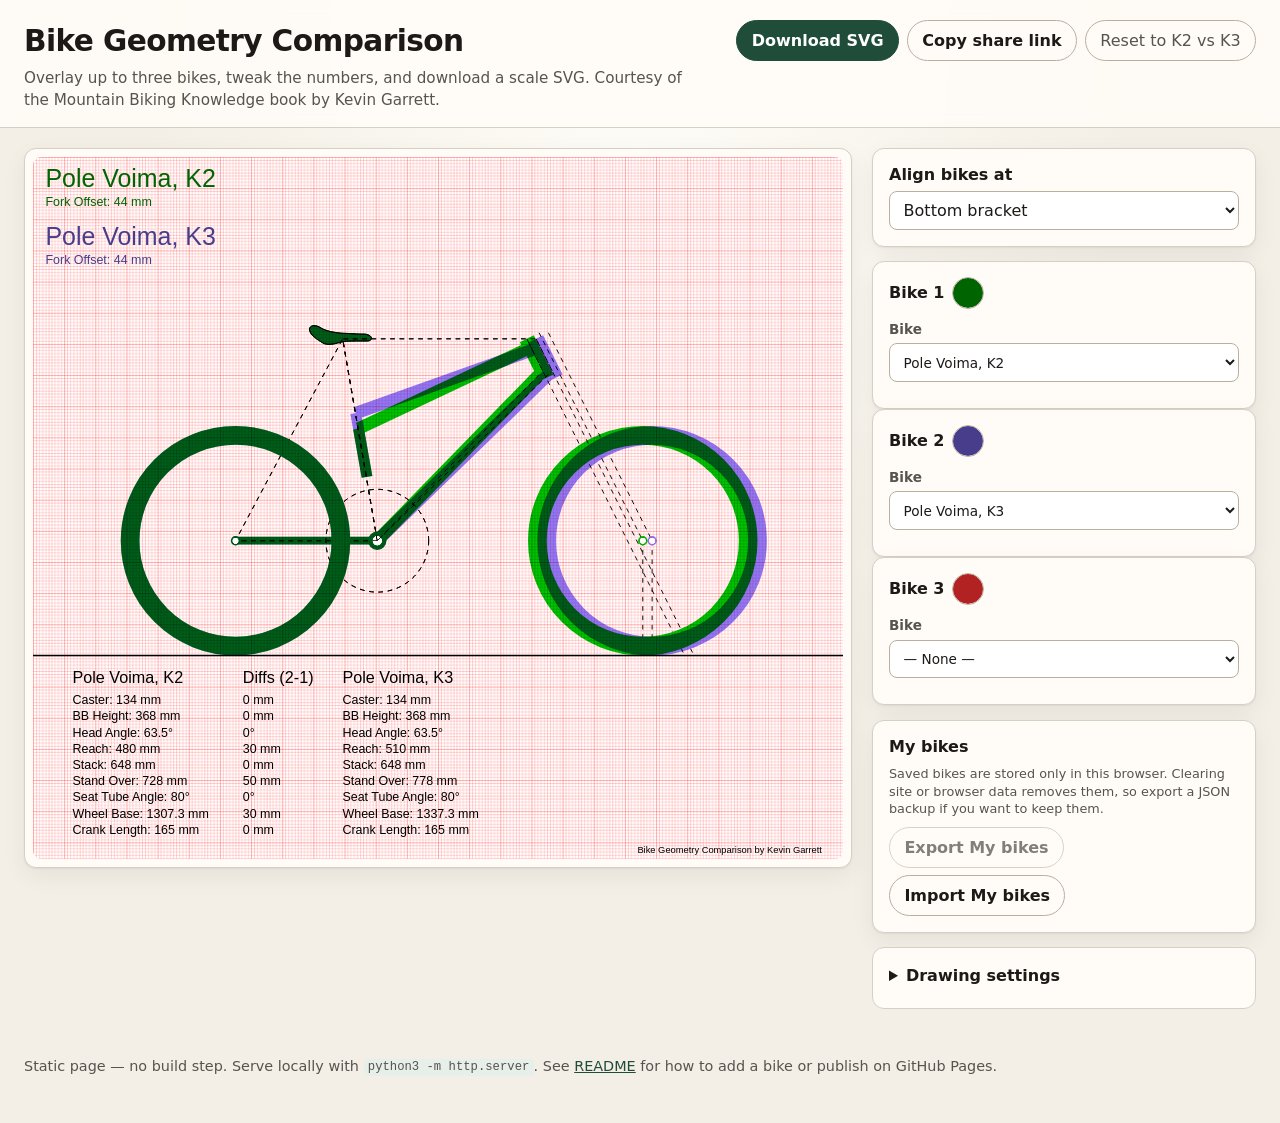
==== bike-geometry/index.html @ 0fe9db1e "Update credit line" ====
<!DOCTYPE html>
<html lang="en">
<head>
  <meta charset="utf-8" />
  <meta name="viewport" content="width=device-width, initial-scale=1" />
  <title>Bike Geometry Comparison</title>
  <meta name="description" content="Compare up to three bicycle geometries and download a scale SVG drawing." />
  <link rel="stylesheet" href="css/style.css" />
  <link rel="icon" href="data:image/svg+xml,%3Csvg xmlns='http://www.w3.org/2000/svg' viewBox='0 0 16 16'%3E%3Ccircle cx='4' cy='12' r='2.5' fill='none' stroke='%231f4d3a' stroke-width='1.5'/%3E%3Ccircle cx='12' cy='12' r='2.5' fill='none' stroke='%231f4d3a' stroke-width='1.5'/%3E%3Cpath d='M4 12 L7 6 L11 6 L12 12 M7 6 L6 3 M11 6 L9 12' fill='none' stroke='%231f4d3a' stroke-width='1.3' stroke-linejoin='round'/%3E%3C/svg%3E" />
</head>
<body>
  <a class="skip-link" href="#preview">Skip to drawing</a>
  <header class="site-header">
    <div class="header-text">
      <h1>Bike Geometry Comparison</h1>
      <p>Overlay up to three bikes, tweak the numbers, and download a scale SVG. Courtesy of the Mountain Biking Knowledge book by Kevin Garrett.</p>
    </div>
    <div class="header-actions">
      <button type="button" id="btn-download" class="btn btn-primary">Download SVG</button>
      <button type="button" id="btn-share" class="btn">Copy share link</button>
      <button type="button" id="btn-reset" class="btn btn-quiet">Reset to K2 vs K3</button>
    </div>
    <p id="share-status" class="status" role="status" hidden></p>
  </header>

  <main class="layout">
    <section id="preview" class="preview-panel" aria-label="Geometry drawing">
      <div id="preview-frame" class="preview-frame">
        <div id="svg-host" class="svg-host"></div>
      </div>
      <p id="preview-error" class="banner banner-error" hidden></p>
    </section>

    <aside class="controls" aria-label="Bike selection and settings">
      <section class="align-panel">
        <label>
          <span>Align bikes at</span>
          <select id="setting-align">
            <option value="bb" selected>Bottom bracket</option>
            <option value="rear">Rear wheel hub</option>
            <option value="front">Front wheel hub</option>
          </select>
        </label>
      </section>
      <div id="slot-list"></div>

      <section id="library" class="library-panel" aria-label="Saved bikes">
        <h2>My bikes</h2>
        <p id="library-note" class="storage-note">Saved bikes are stored only in this browser. Clearing site or browser data removes them, so export a JSON backup if you want to keep them.</p>
        <p id="library-status" class="status" role="status" hidden></p>
        <div class="library-actions">
          <button type="button" id="btn-export-mine" class="btn">Export My bikes</button>
          <button type="button" id="btn-import-mine" class="btn">Import My bikes</button>
          <input type="file" id="import-mine-file" accept="application/json,.json" hidden />
        </div>
      </section>

      <details class="settings-panel">
        <summary>Drawing settings</summary>
        <div class="settings-grid">
          <label>
            <span>Blend mode</span>
            <select id="setting-blend"></select>
          </label>
          <label>
            <span>SVG zoom <em>(downloaded file)</em></span>
            <input id="setting-zoom" type="number" min="0.1" max="2" step="0.05" />
          </label>
          <label>
            <span>Canvas width <em>(px)</em></span>
            <input id="setting-width" type="number" min="800" max="6000" step="10" />
          </label>
          <label>
            <span>Canvas height <em>(px)</em></span>
            <input id="setting-height" type="number" min="800" max="6000" step="10" />
          </label>
          <label>
            <span>Ground level <em>(px from top)</em></span>
            <input id="setting-ground" type="number" min="200" max="4000" step="10" />
          </label>
        </div>
      </details>
    </aside>
  </main>

  <footer class="site-footer">
    <p>Static page — no build step. Serve locally with <code>python3 -m http.server</code>. See <a href="README.md">README</a> for how to add a bike or publish on GitHub Pages.</p>
  </footer>

  <noscript>
    <p class="banner banner-error">This page needs JavaScript to draw the bikes.</p>
  </noscript>

  <script type="module" src="js/app.js"></script>
</body>
</html>
---- bike-geometry/css/style.css ----
/* Bike Geometry Comparison — static page styles. No external fonts or CDNs. */

:root {
  --ink: #1c1917;
  --ink-muted: #57534e;
  --paper: #f3efe6;
  --panel: #fffcf7;
  --rule: #d6cfc3;
  --rule-strong: #b8af9f;
  --accent: #1f4d3a;
  --accent-hover: #16382a;
  --accent-soft: #e6efe9;
  --danger: #8b2e2e;
  --danger-soft: #f8eaea;
  --shadow: 0 1px 2px rgba(28, 25, 23, 0.06), 0 8px 24px rgba(28, 25, 23, 0.06);
  --radius: 12px;
  --font: system-ui, "Segoe UI", "Helvetica Neue", Arial, sans-serif;
  --mono: ui-monospace, "SFMono-Regular", Menlo, Consolas, monospace;
  --sidebar: 24rem;
}

*,
*::before,
*::after { box-sizing: border-box; }

html { scroll-behavior: smooth; }

body {
  margin: 0;
  font-family: var(--font);
  color: var(--ink);
  background:
    radial-gradient(ellipse at top, #fffdf8 0%, var(--paper) 55%);
  line-height: 1.45;
  min-height: 100vh;
}

img, svg { max-width: 100%; }

.skip-link {
  position: absolute;
  left: 0.75rem;
  top: -3rem;
  background: var(--accent);
  color: #fff;
  padding: 0.4rem 0.7rem;
  border-radius: 6px;
  z-index: 20;
}
.skip-link:focus { top: 0.75rem; }

.site-header {
  display: flex;
  flex-wrap: wrap;
  align-items: flex-start;
  justify-content: space-between;
  gap: 1rem 1.5rem;
  padding: 1.25rem 1.5rem 1rem;
  border-bottom: 1px solid var(--rule);
  background: color-mix(in srgb, var(--panel) 88%, transparent);
  backdrop-filter: blur(8px);
  position: sticky;
  top: 0;
  z-index: 10;
}

.header-text h1 {
  margin: 0 0 0.25rem;
  font-size: clamp(1.35rem, 2.4vw, 1.85rem);
  letter-spacing: -0.02em;
  font-weight: 700;
}

.header-text p {
  margin: 0;
  max-width: 42rem;
  color: var(--ink-muted);
  font-size: 0.95rem;
}

.header-actions {
  display: flex;
  flex-wrap: wrap;
  gap: 0.5rem;
}

.btn {
  appearance: none;
  border: 1px solid var(--rule-strong);
  background: var(--panel);
  color: var(--ink);
  font: inherit;
  font-weight: 600;
  padding: 0.5rem 0.9rem;
  border-radius: 999px;
  cursor: pointer;
  min-height: 2.5rem;
}
.btn:hover { background: #fff; border-color: var(--ink-muted); }
.btn:focus-visible { outline: 3px solid color-mix(in srgb, var(--accent) 45%, white); outline-offset: 2px; }
.btn-primary {
  background: var(--accent);
  border-color: var(--accent);
  color: #fff;
}
.btn-primary:hover { background: var(--accent-hover); border-color: var(--accent-hover); }
.btn-quiet { font-weight: 500; color: var(--ink-muted); }
.btn[disabled] { opacity: 0.55; cursor: not-allowed; }

.status {
  width: 100%;
  margin: 0;
  font-size: 0.9rem;
  color: var(--accent);
}

.layout {
  display: grid;
  grid-template-columns: minmax(0, 1fr) var(--sidebar);
  gap: 1.25rem;
  padding: 1.25rem 1.5rem 2rem;
  align-items: start;
}

.preview-panel { min-width: 0; }

.preview-frame {
  background: var(--panel);
  border: 1px solid var(--rule);
  border-radius: var(--radius);
  box-shadow: var(--shadow);
  overflow: auto;
  max-height: calc(100vh - 8rem);
}

.svg-host {
  padding: 0.5rem;
  min-height: 16rem;
}
.svg-host svg {
  display: block;
  width: 100%;
  height: auto;
  zoom: 1 !important;
  background: #fff;
  border-radius: 8px;
}

.banner {
  margin: 0.75rem 0 0;
  padding: 0.7rem 0.9rem;
  border-radius: 8px;
  font-size: 0.95rem;
}
.banner-error {
  background: var(--danger-soft);
  color: var(--danger);
  border: 1px solid color-mix(in srgb, var(--danger) 25%, white);
}

.controls {
  display: flex;
  flex-direction: column;
  gap: 0.9rem;
}

.slot {
  background: var(--panel);
  border: 1px solid var(--rule);
  border-radius: var(--radius);
  box-shadow: var(--shadow);
  padding: 0.9rem 1rem 1rem;
}

.slot-head {
  display: flex;
  align-items: center;
  justify-content: space-between;
  gap: 0.75rem;
  margin-bottom: 0.7rem;
}

.slot-title {
  display: flex;
  align-items: center;
  gap: 0.5rem;
  font-weight: 700;
  margin: 0;
  font-size: 1rem;
}

.color-input {
  width: 2rem;
  height: 2rem;
  padding: 0;
  border: 1px solid var(--rule-strong);
  border-radius: 999px;
  background: #fff;
  cursor: pointer;
  overflow: hidden;
}
.color-input::-webkit-color-swatch-wrapper { padding: 0; }
.color-input::-webkit-color-swatch { border: none; border-radius: 999px; }

.slot label,
.settings-grid label {
  display: flex;
  flex-direction: column;
  gap: 0.25rem;
  font-size: 0.85rem;
  font-weight: 600;
  color: var(--ink-muted);
  margin: 0 0 0.65rem;
}
.slot label span,
.settings-grid label span { color: var(--ink-muted); }
.slot label em,
.settings-grid label em {
  font-style: normal;
  font-weight: 500;
  color: #8a8378;
}

select, input[type="text"], input[type="number"] {
  font: inherit;
  font-weight: 500;
  color: var(--ink);
  background: #fff;
  border: 1px solid var(--rule-strong);
  border-radius: 8px;
  padding: 0.45rem 0.6rem;
  min-height: 2.4rem;
  width: 100%;
}
select:focus, input:focus {
  outline: 3px solid color-mix(in srgb, var(--accent) 35%, white);
  outline-offset: 1px;
  border-color: var(--accent);
}

.align-panel {
  background: var(--panel);
  border: 1px solid var(--rule);
  border-radius: var(--radius);
  box-shadow: var(--shadow);
  padding: 0.9rem 1rem 1rem;
}
.align-panel label span {
  display: block;
  margin-bottom: 0.3rem;
  font-weight: 600;
}

.custom-form {
  margin-top: 0.4rem;
  padding-top: 0.7rem;
  border-top: 1px dashed var(--rule);
  display: grid;
  grid-template-columns: 1fr 1fr;
  gap: 0.15rem 0.6rem;
}
.custom-form .full { grid-column: 1 / -1; }

.field-error {
  color: var(--danger);
  font-size: 0.75rem;
  font-weight: 600;
  min-height: 0.9rem;
}

.settings-panel {
  background: var(--panel);
  border: 1px solid var(--rule);
  border-radius: var(--radius);
  padding: 0.4rem 1rem 0.8rem;
}
.settings-panel summary {
  cursor: pointer;
  font-weight: 700;
  padding: 0.55rem 0;
}
.settings-grid {
  display: grid;
  grid-template-columns: 1fr 1fr;
  gap: 0.15rem 0.6rem;
}

.site-footer {
  padding: 0 1.5rem 2rem;
  color: var(--ink-muted);
  font-size: 0.9rem;
}
.site-footer code {
  font-family: var(--mono);
  font-size: 0.85em;
  background: var(--accent-soft);
  padding: 0.1em 0.35em;
  border-radius: 4px;
}
.site-footer a { color: var(--accent); }

@media (max-width: 960px) {
  .site-header { position: static; }
  .layout {
    grid-template-columns: 1fr;
    padding: 1rem;
  }
  .preview-frame { max-height: none; }
  :root { --sidebar: auto; }
}

@media (max-width: 560px) {
  .custom-form, .settings-grid { grid-template-columns: 1fr; }
  .header-actions { width: 100%; }
  .btn { flex: 1 1 auto; }
}

.source-meta {
  margin: 0.35rem 0 0.15rem;
  font-size: 0.8rem;
  color: var(--ink-muted);
  line-height: 1.35;
}
.source-meta a { color: var(--accent); }

.btn-small {
  min-height: 2.1rem;
  padding: 0.3rem 0.75rem;
  font-size: 0.85rem;
}
.btn-danger {
  color: var(--danger);
  border-color: color-mix(in srgb, var(--danger) 45%, white);
  background: var(--danger-soft);
}
.btn-danger:hover { background: #f3d6d6; border-color: var(--danger); }

.mine-actions {
  display: flex;
  flex-wrap: wrap;
  gap: 0.4rem;
  margin: 0.25rem 0 0.65rem;
}

.form-actions {
  margin-top: 0.55rem;
  padding-top: 0.65rem;
  border-top: 1px dashed var(--rule);
  display: flex;
  flex-direction: column;
  align-items: flex-start;
  gap: 0.45rem;
}

.library-panel {
  background: var(--panel);
  border: 1px solid var(--rule);
  border-radius: var(--radius);
  box-shadow: var(--shadow);
  padding: 0.9rem 1rem 1rem;
}
.library-panel h2 {
  margin: 0 0 0.4rem;
  font-size: 1rem;
}
.library-actions {
  display: flex;
  flex-wrap: wrap;
  gap: 0.4rem;
  margin-top: 0.55rem;
}

.storage-note {
  margin: 0;
  font-size: 0.8rem;
  font-weight: 500;
  color: var(--ink-muted);
  line-height: 1.4;
}
.storage-note.storage-warning,
.status-error {
  color: var(--danger);
}
#library-status { margin: 0.4rem 0 0; width: auto; }
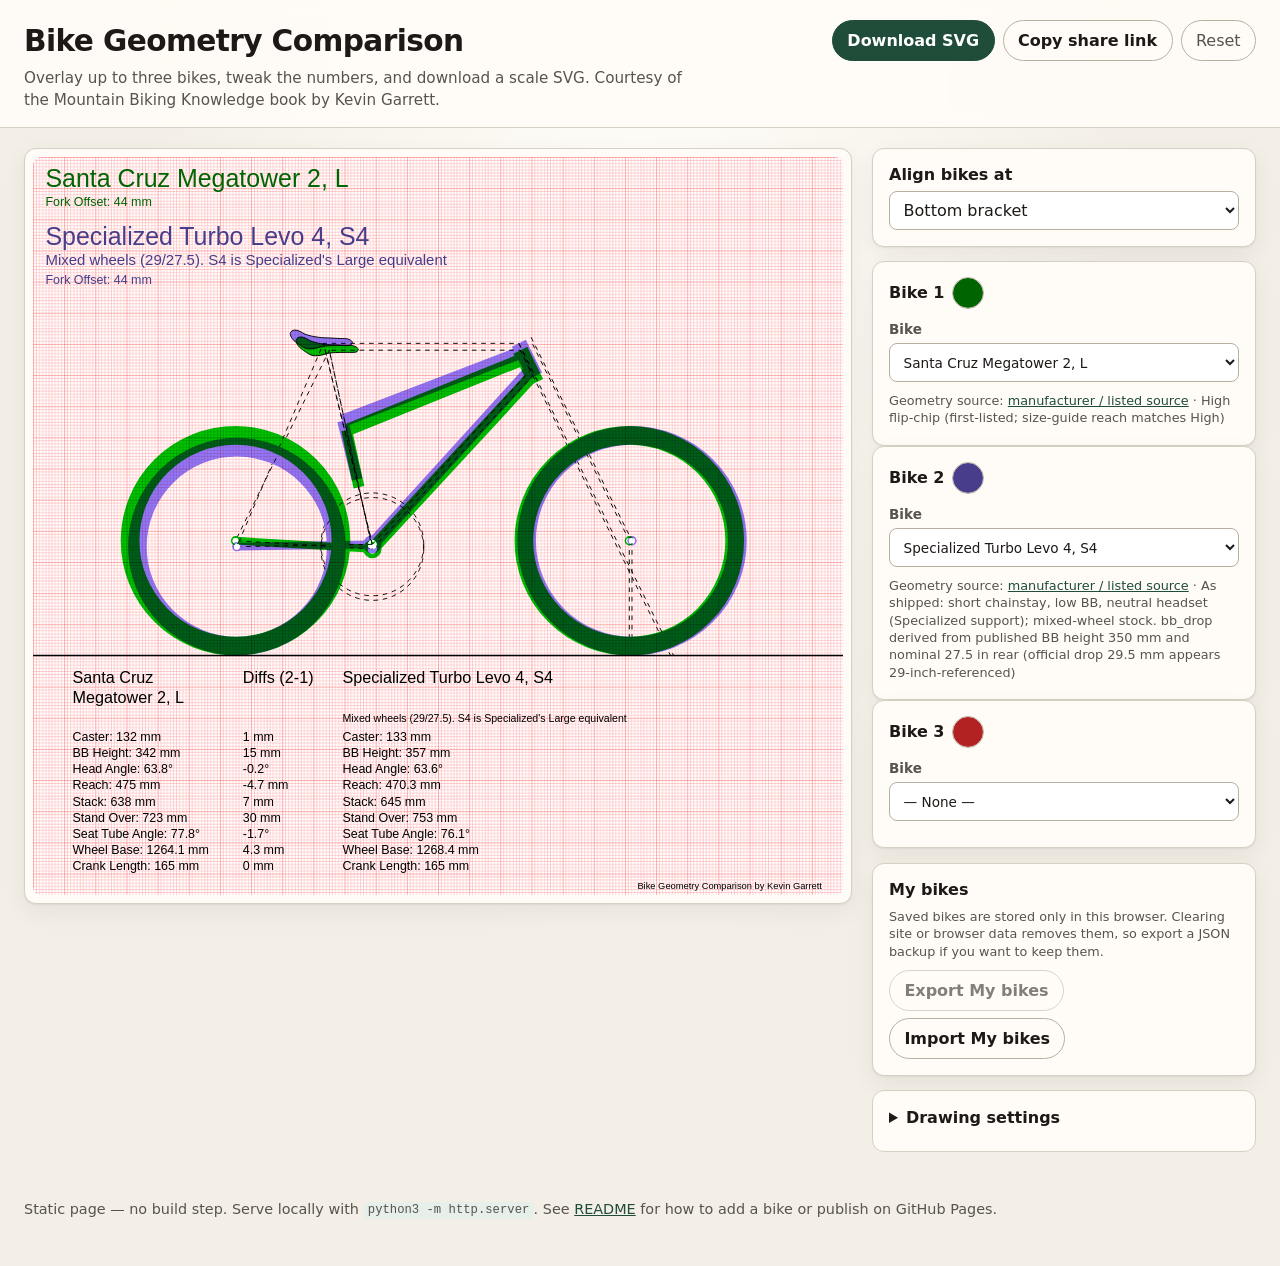
==== commit 2277558d: "Reset button loads Megatower 2 L vs Turbo Levo 4 S4" ====
--- a/bike-geometry/index.html
+++ b/bike-geometry/index.html
@@ -18,7 +18,7 @@
     <div class="header-actions">
       <button type="button" id="btn-download" class="btn btn-primary">Download SVG</button>
       <button type="button" id="btn-share" class="btn">Copy share link</button>
-      <button type="button" id="btn-reset" class="btn btn-quiet">Reset to K2 vs K3</button>
+      <button type="button" id="btn-reset" class="btn btn-quiet">Reset</button>
     </div>
     <p id="share-status" class="status" role="status" hidden></p>
   </header>
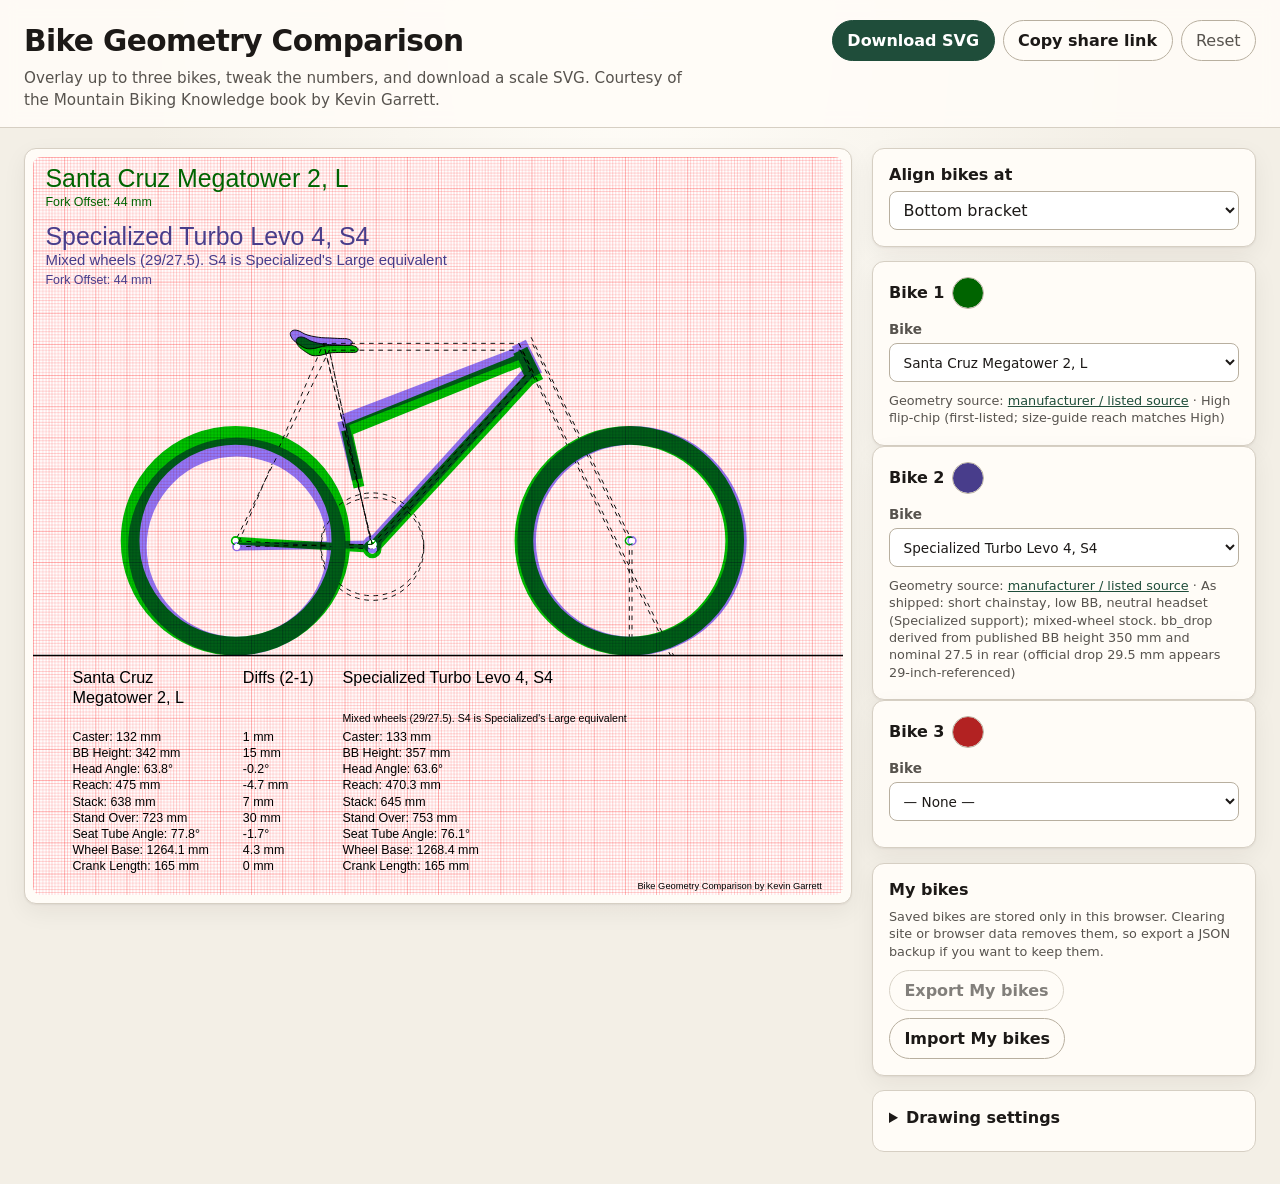
==== commit 3277c04a: "Remove footer note" ====
--- a/bike-geometry/index.html
+++ b/bike-geometry/index.html
@@ -83,9 +83,6 @@
     </aside>
   </main>
 
-  <footer class="site-footer">
-    <p>Static page — no build step. Serve locally with <code>python3 -m http.server</code>. See <a href="README.md">README</a> for how to add a bike or publish on GitHub Pages.</p>
-  </footer>
 
   <noscript>
     <p class="banner banner-error">This page needs JavaScript to draw the bikes.</p>
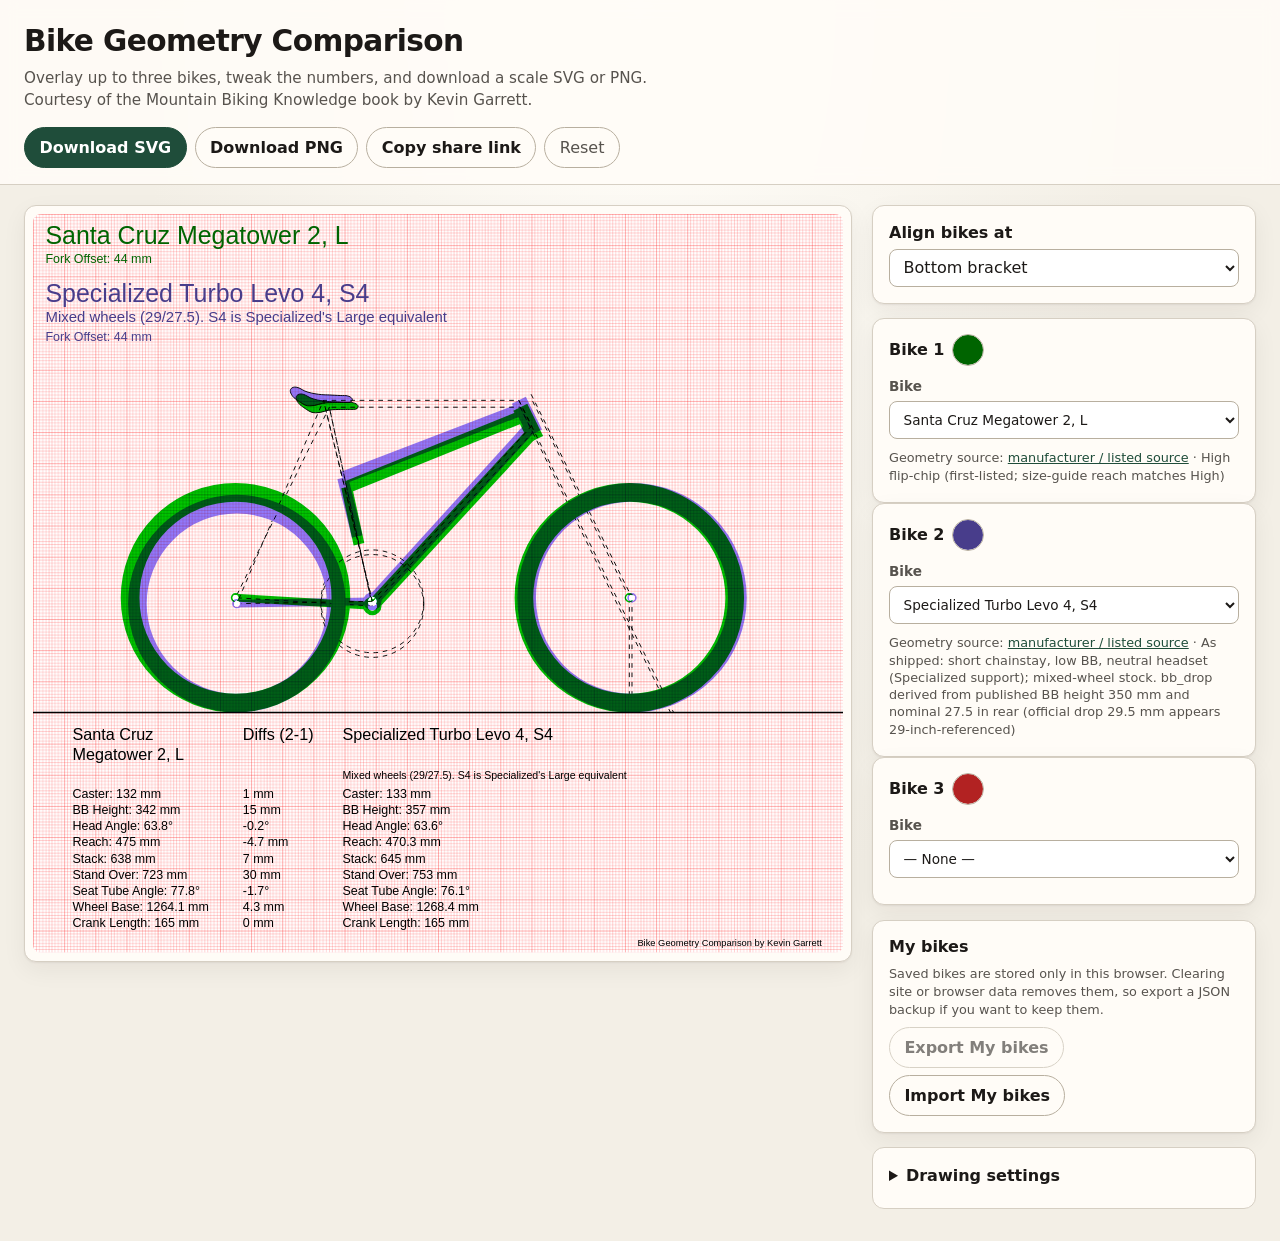
==== commit 25ed37e2: "Add a Download PNG button for the geometry drawing" ====
--- a/bike-geometry/index.html
+++ b/bike-geometry/index.html
@@ -4,7 +4,7 @@
   <meta charset="utf-8" />
   <meta name="viewport" content="width=device-width, initial-scale=1" />
   <title>Bike Geometry Comparison</title>
-  <meta name="description" content="Compare up to three bicycle geometries and download a scale SVG drawing." />
+  <meta name="description" content="Compare up to three bicycle geometries and download a scale SVG or PNG drawing." />
   <link rel="stylesheet" href="css/style.css" />
   <link rel="icon" href="data:image/svg+xml,%3Csvg xmlns='http://www.w3.org/2000/svg' viewBox='0 0 16 16'%3E%3Ccircle cx='4' cy='12' r='2.5' fill='none' stroke='%231f4d3a' stroke-width='1.5'/%3E%3Ccircle cx='12' cy='12' r='2.5' fill='none' stroke='%231f4d3a' stroke-width='1.5'/%3E%3Cpath d='M4 12 L7 6 L11 6 L12 12 M7 6 L6 3 M11 6 L9 12' fill='none' stroke='%231f4d3a' stroke-width='1.3' stroke-linejoin='round'/%3E%3C/svg%3E" />
 </head>
@@ -13,10 +13,11 @@
   <header class="site-header">
     <div class="header-text">
       <h1>Bike Geometry Comparison</h1>
-      <p>Overlay up to three bikes, tweak the numbers, and download a scale SVG. Courtesy of the Mountain Biking Knowledge book by Kevin Garrett.</p>
+      <p>Overlay up to three bikes, tweak the numbers, and download a scale SVG or PNG. Courtesy of the Mountain Biking Knowledge book by Kevin Garrett.</p>
     </div>
     <div class="header-actions">
       <button type="button" id="btn-download" class="btn btn-primary">Download SVG</button>
+      <button type="button" id="btn-download-png" class="btn">Download PNG</button>
       <button type="button" id="btn-share" class="btn">Copy share link</button>
       <button type="button" id="btn-reset" class="btn btn-quiet">Reset</button>
     </div>
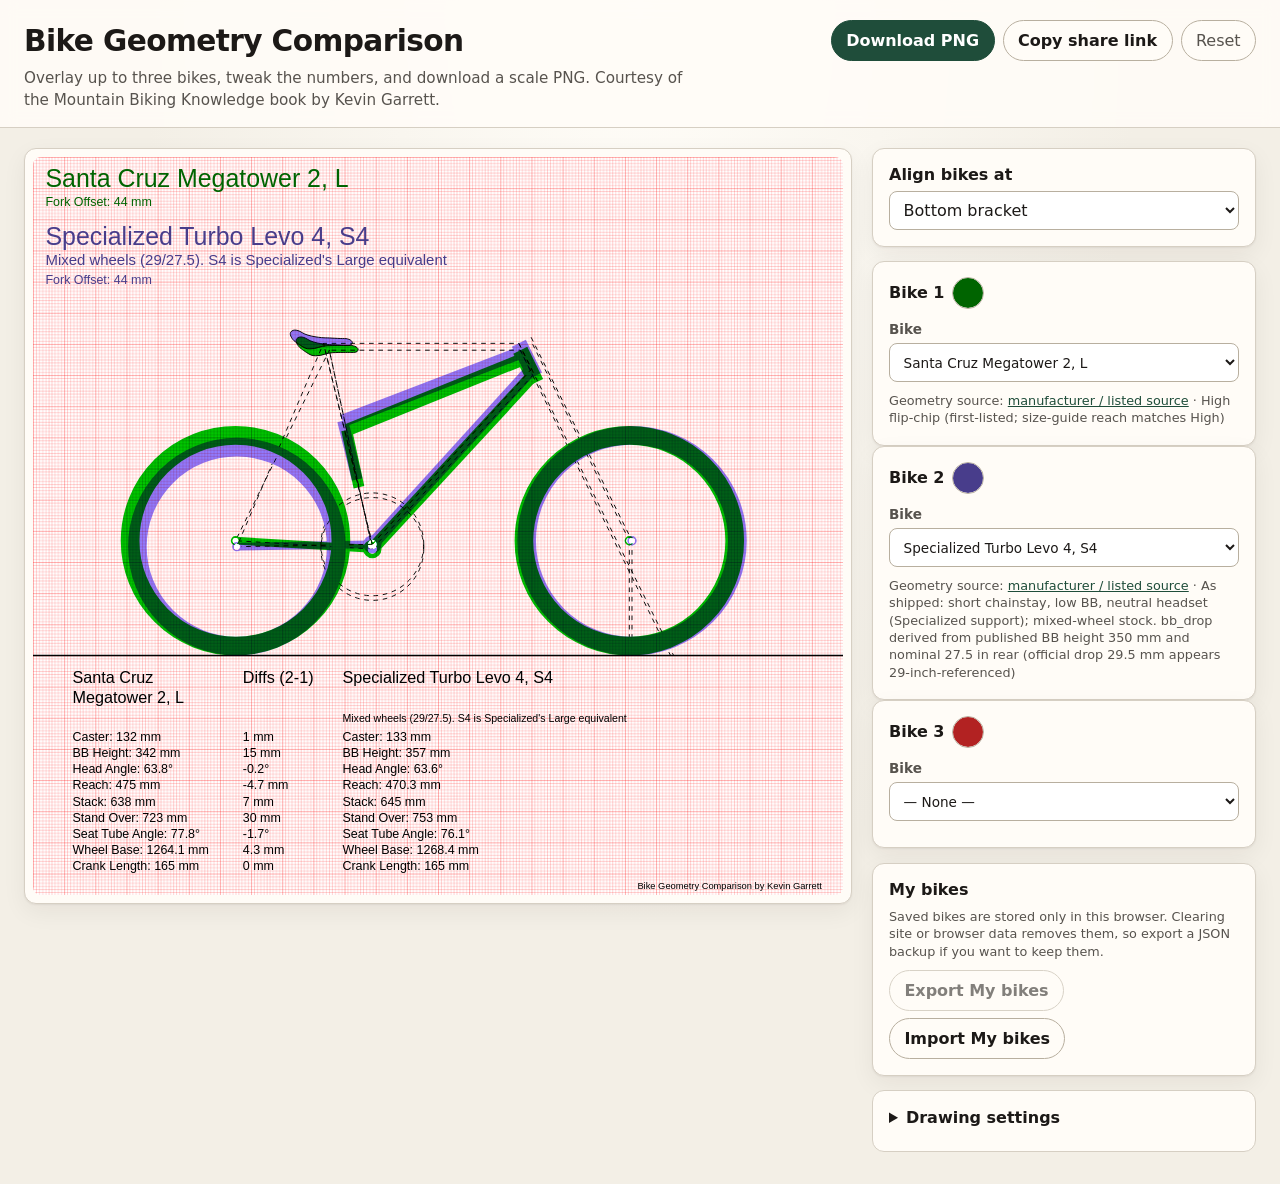
==== commit 88e98b98: "Remove Download SVG button and SVG-only zoom setting; PNG is the download" ====
--- a/bike-geometry/index.html
+++ b/bike-geometry/index.html
@@ -4,7 +4,7 @@
   <meta charset="utf-8" />
   <meta name="viewport" content="width=device-width, initial-scale=1" />
   <title>Bike Geometry Comparison</title>
-  <meta name="description" content="Compare up to three bicycle geometries and download a scale SVG or PNG drawing." />
+  <meta name="description" content="Compare up to three bicycle geometries and download a scale PNG drawing." />
   <link rel="stylesheet" href="css/style.css" />
   <link rel="icon" href="data:image/svg+xml,%3Csvg xmlns='http://www.w3.org/2000/svg' viewBox='0 0 16 16'%3E%3Ccircle cx='4' cy='12' r='2.5' fill='none' stroke='%231f4d3a' stroke-width='1.5'/%3E%3Ccircle cx='12' cy='12' r='2.5' fill='none' stroke='%231f4d3a' stroke-width='1.5'/%3E%3Cpath d='M4 12 L7 6 L11 6 L12 12 M7 6 L6 3 M11 6 L9 12' fill='none' stroke='%231f4d3a' stroke-width='1.3' stroke-linejoin='round'/%3E%3C/svg%3E" />
 </head>
@@ -13,11 +13,10 @@
   <header class="site-header">
     <div class="header-text">
       <h1>Bike Geometry Comparison</h1>
-      <p>Overlay up to three bikes, tweak the numbers, and download a scale SVG or PNG. Courtesy of the Mountain Biking Knowledge book by Kevin Garrett.</p>
+      <p>Overlay up to three bikes, tweak the numbers, and download a scale PNG. Courtesy of the Mountain Biking Knowledge book by Kevin Garrett.</p>
     </div>
     <div class="header-actions">
-      <button type="button" id="btn-download" class="btn btn-primary">Download SVG</button>
-      <button type="button" id="btn-download-png" class="btn">Download PNG</button>
+      <button type="button" id="btn-download-png" class="btn btn-primary">Download PNG</button>
       <button type="button" id="btn-share" class="btn">Copy share link</button>
       <button type="button" id="btn-reset" class="btn btn-quiet">Reset</button>
     </div>
@@ -64,10 +63,6 @@
             <select id="setting-blend"></select>
           </label>
           <label>
-            <span>SVG zoom <em>(downloaded file)</em></span>
-            <input id="setting-zoom" type="number" min="0.1" max="2" step="0.05" />
-          </label>
-          <label>
             <span>Canvas width <em>(px)</em></span>
             <input id="setting-width" type="number" min="800" max="6000" step="10" />
           </label>
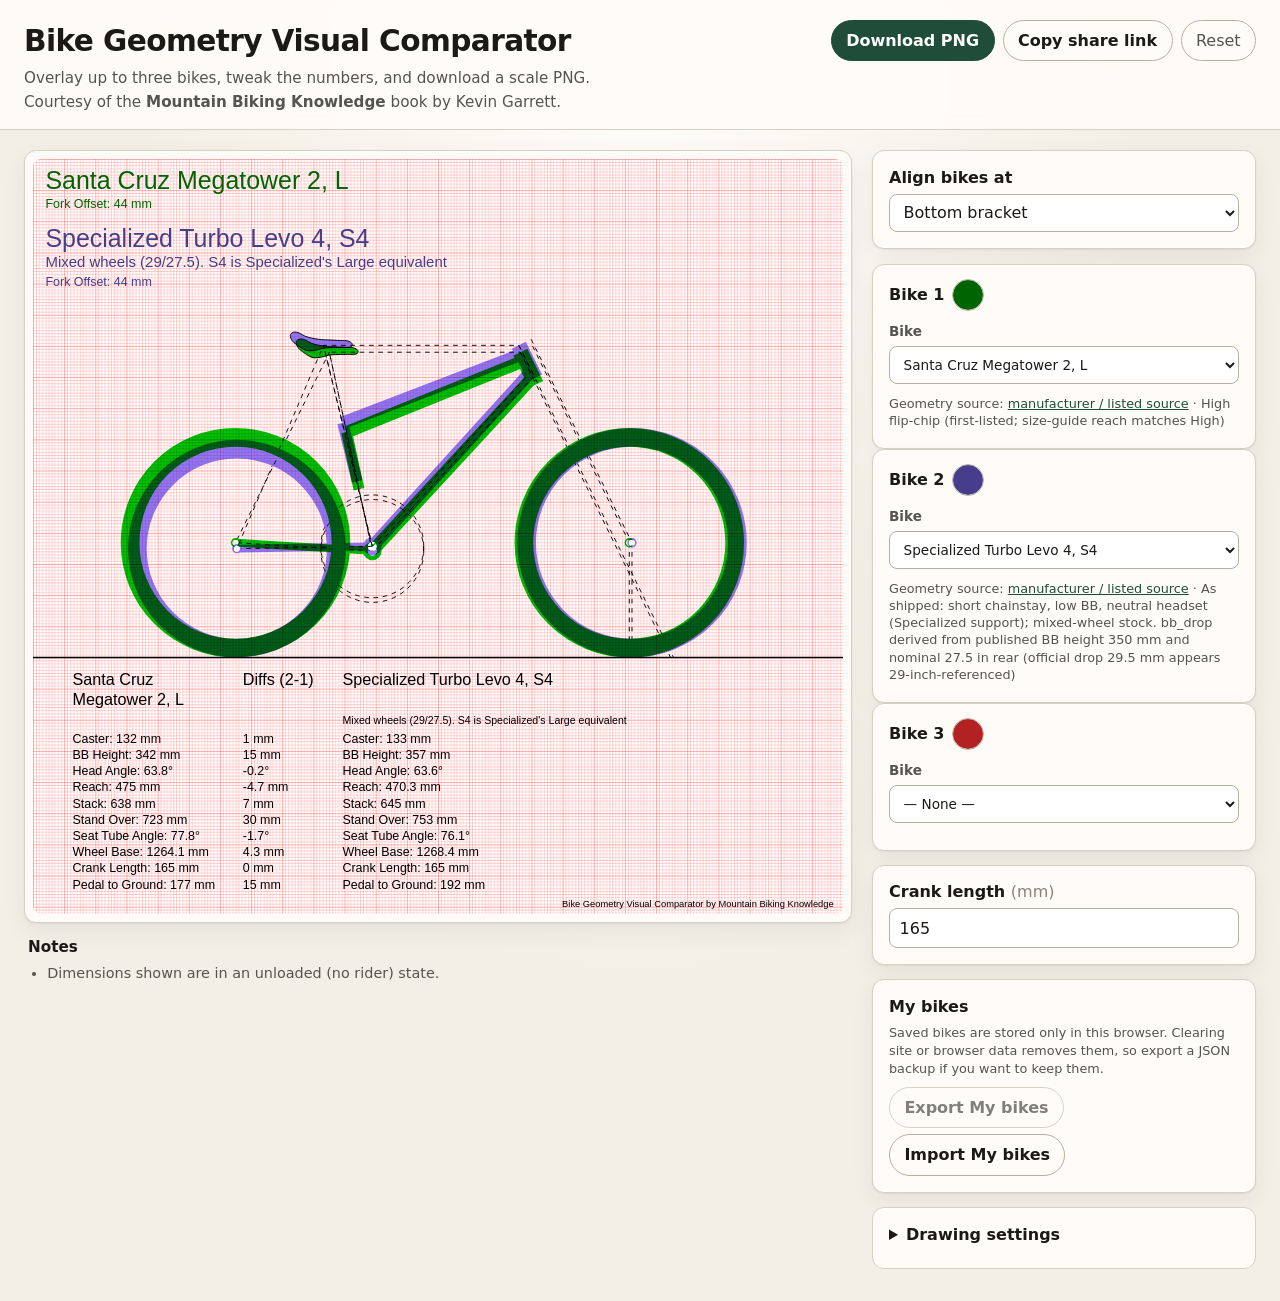
==== commit c29c7a39: "Rename to Bike Geometry Visual Comparator; header credit line; notes section; share preview image an" ====
--- a/bike-geometry/index.html
+++ b/bike-geometry/index.html
@@ -3,8 +3,21 @@
 <head>
   <meta charset="utf-8" />
   <meta name="viewport" content="width=device-width, initial-scale=1" />
-  <title>Bike Geometry Comparison</title>
+  <title>Bike Geometry Visual Comparator</title>
   <meta name="description" content="Compare up to three bicycle geometries and download a scale PNG drawing." />
+  <meta property="og:type" content="website" />
+  <meta property="og:site_name" content="Mountain Biking Knowledge" />
+  <meta property="og:title" content="Bike Geometry Visual Comparator" />
+  <meta property="og:description" content="Overlay up to three bikes to scale, compare their geometry, and download a PNG. From the Mountain Biking Knowledge book by Kevin Garrett." />
+  <meta property="og:url" content="https://mountainbikingknowledge.com/bike-geometry/" />
+  <meta property="og:image" content="https://mountainbikingknowledge.com/bike-geometry/og-image.png" />
+  <meta property="og:image:width" content="1200" />
+  <meta property="og:image:height" content="630" />
+  <meta property="og:image:alt" content="Two mountain bikes overlaid to scale on a grid" />
+  <meta name="twitter:card" content="summary_large_image" />
+  <meta name="twitter:title" content="Bike Geometry Visual Comparator" />
+  <meta name="twitter:description" content="Overlay up to three bikes to scale and compare their geometry." />
+  <meta name="twitter:image" content="https://mountainbikingknowledge.com/bike-geometry/og-image.png" />
   <link rel="stylesheet" href="css/style.css" />
   <link rel="icon" href="data:image/svg+xml,%3Csvg xmlns='http://www.w3.org/2000/svg' viewBox='0 0 16 16'%3E%3Ccircle cx='4' cy='12' r='2.5' fill='none' stroke='%231f4d3a' stroke-width='1.5'/%3E%3Ccircle cx='12' cy='12' r='2.5' fill='none' stroke='%231f4d3a' stroke-width='1.5'/%3E%3Cpath d='M4 12 L7 6 L11 6 L12 12 M7 6 L6 3 M11 6 L9 12' fill='none' stroke='%231f4d3a' stroke-width='1.3' stroke-linejoin='round'/%3E%3C/svg%3E" />
 </head>
@@ -12,8 +25,9 @@
   <a class="skip-link" href="#preview">Skip to drawing</a>
   <header class="site-header">
     <div class="header-text">
-      <h1>Bike Geometry Comparison</h1>
-      <p>Overlay up to three bikes, tweak the numbers, and download a scale PNG. Courtesy of the Mountain Biking Knowledge book by Kevin Garrett.</p>
+      <h1>Bike Geometry Visual Comparator</h1>
+      <p>Overlay up to three bikes, tweak the numbers, and download a scale PNG.</p>
+      <p class="credit">Courtesy of the <strong>Mountain Biking Knowledge</strong> book by Kevin Garrett.</p>
     </div>
     <div class="header-actions">
       <button type="button" id="btn-download-png" class="btn btn-primary">Download PNG</button>
@@ -29,6 +43,12 @@
         <div id="svg-host" class="svg-host"></div>
       </div>
       <p id="preview-error" class="banner banner-error" hidden></p>
+      <div class="drawing-notes">
+        <h2>Notes</h2>
+        <ul>
+          <li>Dimensions shown are in an unloaded (no rider) state.</li>
+        </ul>
+      </div>
     </section>
 
     <aside class="controls" aria-label="Bike selection and settings">
@@ -43,6 +63,13 @@
         </label>
       </section>
       <div id="slot-list"></div>
+
+      <section class="align-panel" aria-label="Crank length">
+        <label>
+          <span>Crank length <em>(mm)</em></span>
+          <input id="setting-crank" type="number" min="120" max="185" step="1" value="165" />
+        </label>
+      </section>
 
       <section id="library" class="library-panel" aria-label="Saved bikes">
         <h2>My bikes</h2>
--- a/bike-geometry/css/style.css
+++ b/bike-geometry/css/style.css
@@ -77,6 +77,7 @@
   color: var(--ink-muted);
   font-size: 0.95rem;
 }
+.header-text p.credit { margin-top: 0.15rem; }
 
 .header-actions {
   display: flex;
@@ -130,7 +131,6 @@
   border-radius: var(--radius);
   box-shadow: var(--shadow);
   overflow: auto;
-  max-height: calc(100vh - 8rem);
 }
 
 .svg-host {
@@ -145,6 +145,19 @@
   background: #fff;
   border-radius: 8px;
 }
+
+.drawing-notes {
+  margin: 0.85rem 0.25rem 0;
+  color: var(--ink-muted);
+  font-size: 0.9rem;
+}
+.drawing-notes h2 {
+  margin: 0 0 0.25rem;
+  font-size: 0.95rem;
+  font-weight: 700;
+  color: var(--ink, inherit);
+}
+.drawing-notes ul { margin: 0; padding-left: 1.2rem; }
 
 .banner {
   margin: 0.75rem 0 0;
@@ -250,6 +263,11 @@
   margin-bottom: 0.3rem;
   font-weight: 600;
 }
+.align-panel label em {
+  font-style: normal;
+  font-weight: 500;
+  color: #8a8378;
+}
 
 .custom-form {
   margin-top: 0.4rem;
@@ -305,7 +323,6 @@
     grid-template-columns: 1fr;
     padding: 1rem;
   }
-  .preview-frame { max-height: none; }
   :root { --sidebar: auto; }
 }
 
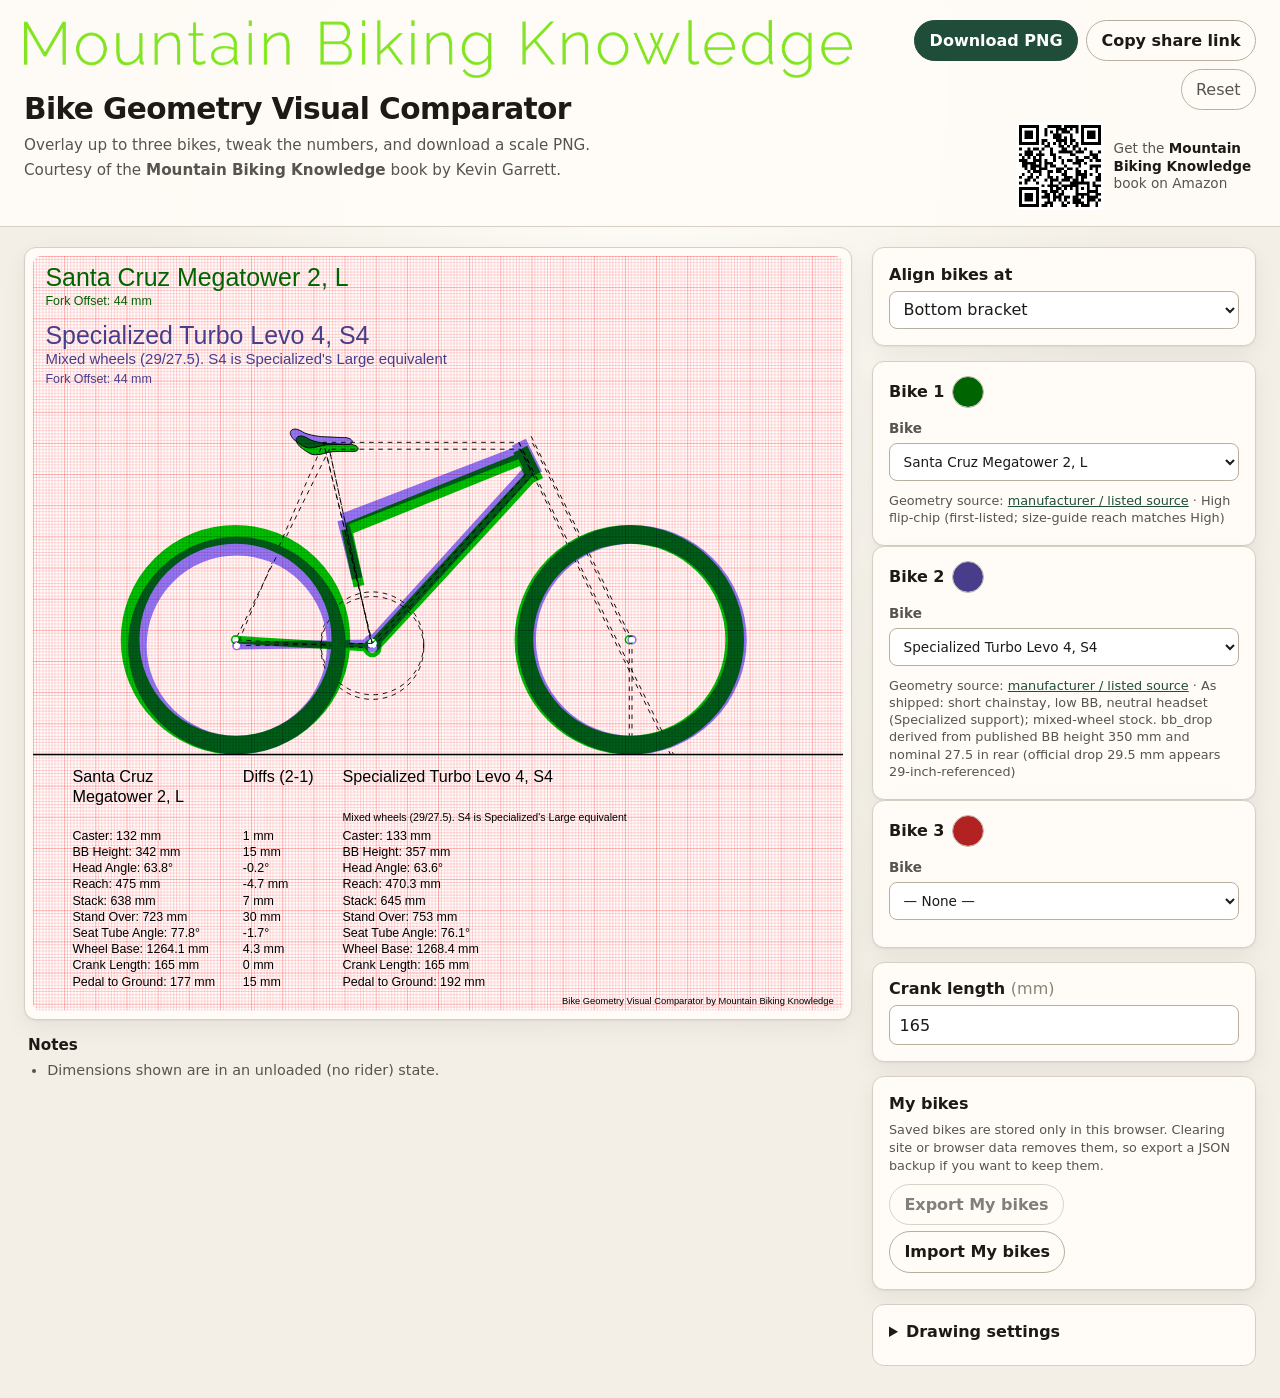
==== commit 1c779435: "Add Mountain Biking Knowledge logo header and Amazon book QR code" ====
--- a/bike-geometry/index.html
+++ b/bike-geometry/index.html
@@ -25,14 +25,21 @@
   <a class="skip-link" href="#preview">Skip to drawing</a>
   <header class="site-header">
     <div class="header-text">
+      <img class="brand-logo" src="mtbk-logo.png" width="1600" height="112" alt="Mountain Biking Knowledge" />
       <h1>Bike Geometry Visual Comparator</h1>
       <p>Overlay up to three bikes, tweak the numbers, and download a scale PNG.</p>
       <p class="credit">Courtesy of the <strong>Mountain Biking Knowledge</strong> book by Kevin Garrett.</p>
     </div>
-    <div class="header-actions">
-      <button type="button" id="btn-download-png" class="btn btn-primary">Download PNG</button>
-      <button type="button" id="btn-share" class="btn">Copy share link</button>
-      <button type="button" id="btn-reset" class="btn btn-quiet">Reset</button>
+    <div class="header-side">
+      <div class="header-actions">
+        <button type="button" id="btn-download-png" class="btn btn-primary">Download PNG</button>
+        <button type="button" id="btn-share" class="btn">Copy share link</button>
+        <button type="button" id="btn-reset" class="btn btn-quiet">Reset</button>
+      </div>
+      <a class="book-qr" href="https://www.amazon.com/dp/B0FX9PPZMJ" target="_blank" rel="noopener">
+        <img src="qr-amazon-mtbk.png" width="300" height="300" alt="QR code for Mountain Biking Knowledge on Amazon" />
+        <span>Get the <strong>Mountain Biking Knowledge</strong> book on Amazon</span>
+      </a>
     </div>
     <p id="share-status" class="status" role="status" hidden></p>
   </header>
--- a/bike-geometry/css/style.css
+++ b/bike-geometry/css/style.css
@@ -50,11 +50,10 @@
 .skip-link:focus { top: 0.75rem; }
 
 .site-header {
-  display: flex;
-  flex-wrap: wrap;
-  align-items: flex-start;
-  justify-content: space-between;
-  gap: 1rem 1.5rem;
+  display: grid;
+  grid-template-columns: minmax(0, 1fr) var(--sidebar);
+  align-items: start;
+  gap: 0.75rem 1.25rem;
   padding: 1.25rem 1.5rem 1rem;
   border-bottom: 1px solid var(--rule);
   background: color-mix(in srgb, var(--panel) 88%, transparent);
@@ -64,6 +63,15 @@
   z-index: 10;
 }
 
+.header-text { min-width: 0; }
+
+.brand-logo {
+  display: block;
+  width: 100%;
+  height: auto;
+  margin: 0 0 0.6rem;
+}
+
 .header-text h1 {
   margin: 0 0 0.25rem;
   font-size: clamp(1.35rem, 2.4vw, 1.85rem);
@@ -80,10 +88,38 @@
 .header-text p.credit { margin-top: 0.15rem; }
 
 .header-actions {
+  justify-content: flex-end;
   display: flex;
   flex-wrap: wrap;
   gap: 0.5rem;
 }
+
+.header-side {
+  display: flex;
+  flex-direction: column;
+  align-items: flex-end;
+  gap: 0.75rem;
+  min-width: 0;
+}
+
+.book-qr {
+  display: flex;
+  align-items: center;
+  gap: 0.6rem;
+  color: var(--ink-muted);
+  font-size: 0.85rem;
+  line-height: 1.3;
+  text-decoration: none;
+  max-width: 15rem;
+}
+.book-qr img {
+  width: 5.5rem;
+  height: 5.5rem;
+  flex: none;
+  border-radius: 4px;
+}
+.book-qr strong { color: var(--ink); }
+.book-qr:hover span { text-decoration: underline; }
 
 .btn {
   appearance: none;
@@ -109,6 +145,7 @@
 .btn[disabled] { opacity: 0.55; cursor: not-allowed; }
 
 .status {
+  grid-column: 1 / -1;
   width: 100%;
   margin: 0;
   font-size: 0.9rem;
@@ -318,7 +355,9 @@
 .site-footer a { color: var(--accent); }
 
 @media (max-width: 960px) {
-  .site-header { position: static; }
+  .site-header { position: static; grid-template-columns: 1fr; }
+  .header-actions { justify-content: flex-start; }
+  .header-side { align-items: flex-start; }
   .layout {
     grid-template-columns: 1fr;
     padding: 1rem;
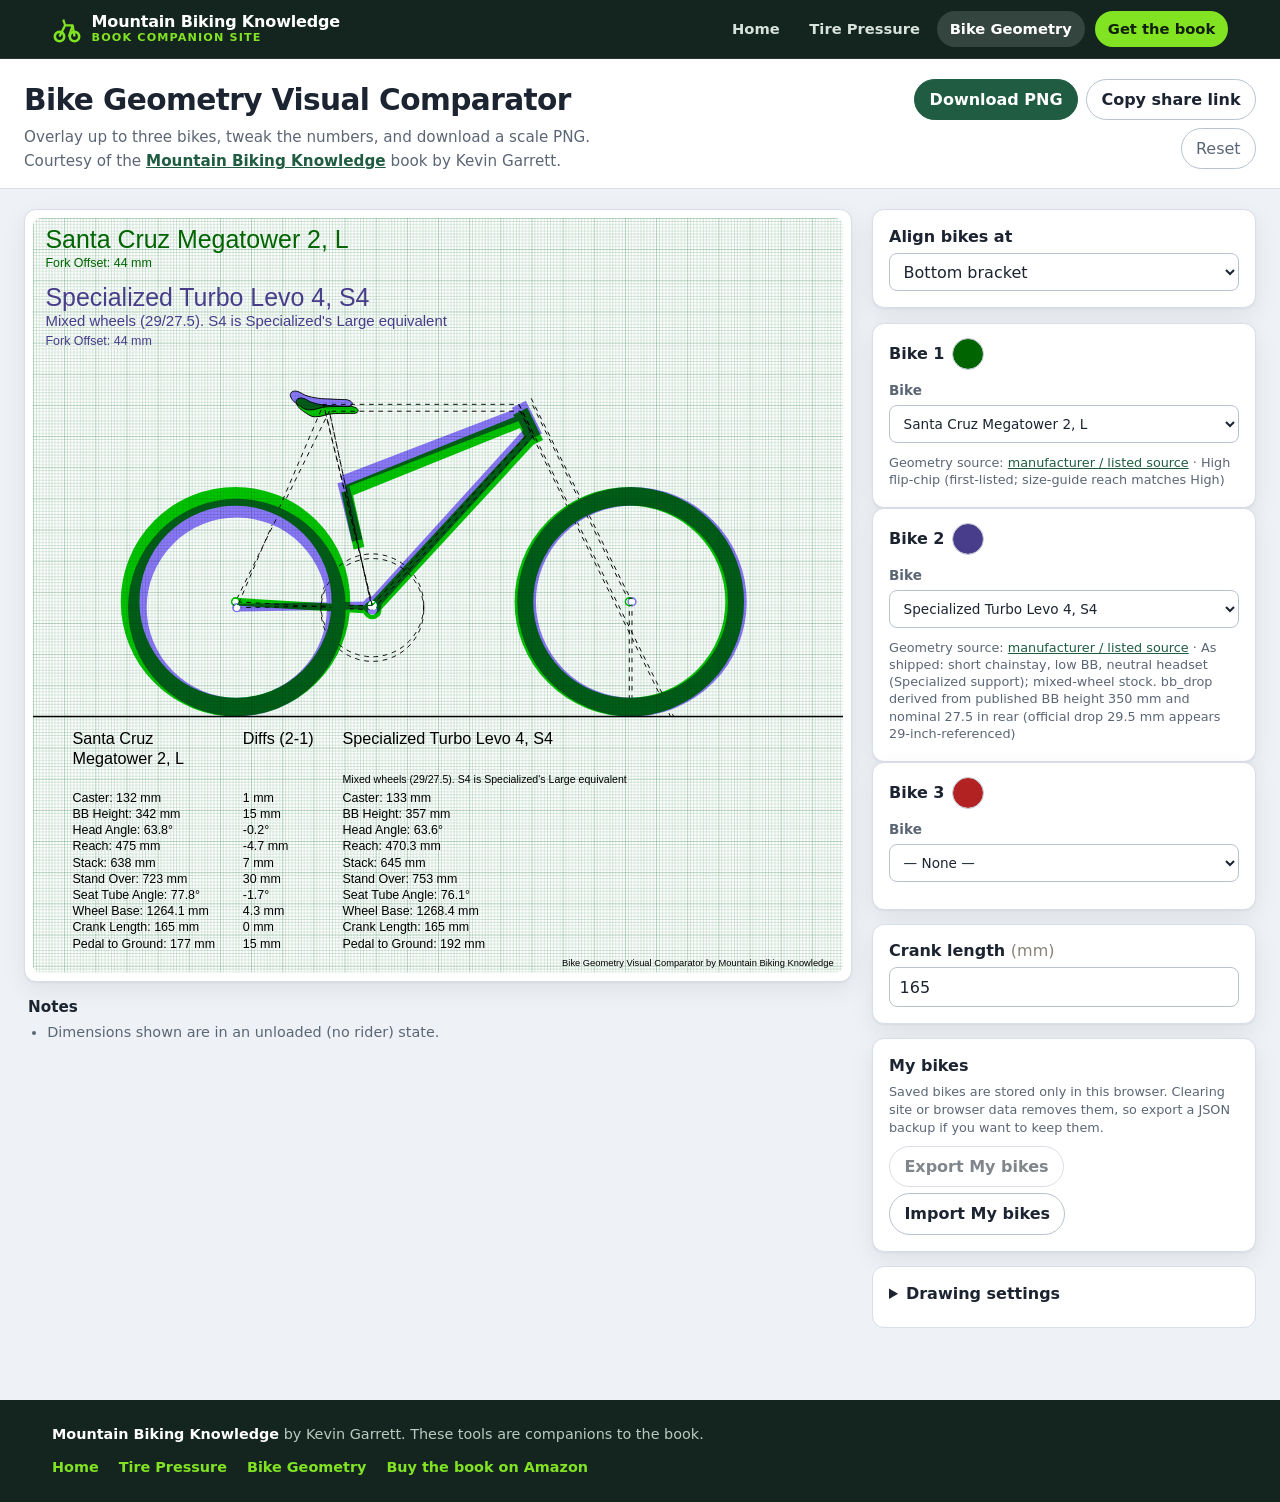
==== commit 83d3fc37: "Brand site as companion to the book: shared theme and cool gray background, landing page with cover " ====
--- a/bike-geometry/index.html
+++ b/bike-geometry/index.html
@@ -18,17 +18,28 @@
   <meta name="twitter:title" content="Bike Geometry Visual Comparator" />
   <meta name="twitter:description" content="Overlay up to three bikes to scale and compare their geometry." />
   <meta name="twitter:image" content="https://mountainbikingknowledge.com/bike-geometry/og-image.png" />
+  <link rel="stylesheet" href="../css/mtbk-brand.css" />
   <link rel="stylesheet" href="css/style.css" />
   <link rel="icon" href="data:image/svg+xml,%3Csvg xmlns='http://www.w3.org/2000/svg' viewBox='0 0 16 16'%3E%3Ccircle cx='4' cy='12' r='2.5' fill='none' stroke='%231f4d3a' stroke-width='1.5'/%3E%3Ccircle cx='12' cy='12' r='2.5' fill='none' stroke='%231f4d3a' stroke-width='1.5'/%3E%3Cpath d='M4 12 L7 6 L11 6 L12 12 M7 6 L6 3 M11 6 L9 12' fill='none' stroke='%231f4d3a' stroke-width='1.3' stroke-linejoin='round'/%3E%3C/svg%3E" />
 </head>
 <body>
   <a class="skip-link" href="#preview">Skip to drawing</a>
+<header class="mtbk-bar">
+  <div class="mtbk-bar-inner">
+    <a class="mtbk-brand" href="../"><svg width='30' height='30' viewBox='0 0 16 16' aria-hidden='true'><circle cx='4' cy='12' r='2.5' fill='none' stroke='#82e323' stroke-width='1.4'/><circle cx='12' cy='12' r='2.5' fill='none' stroke='#82e323' stroke-width='1.4'/><path d='M4 12 L7 6 L11 6 L12 12 M7 6 L6 3 M11 6 L9 12' fill='none' stroke='#82e323' stroke-width='1.2' stroke-linejoin='round'/></svg><span>Mountain Biking Knowledge<small>Book companion site</small></span></a>
+    <nav class="mtbk-nav" aria-label="Site">
+      <a href="../">Home</a>
+      <a href="../tire-pressure/">Tire Pressure</a>
+      <a href="../bike-geometry/" aria-current="page">Bike Geometry</a>
+      <a class="nav-buy" href="https://www.amazon.com/dp/B0FX9PPZMJ" target="_blank" rel="noopener">Get the book</a>
+    </nav>
+  </div>
+</header>
   <header class="site-header">
     <div class="header-text">
-      <img class="brand-logo" src="mtbk-logo.png" width="1600" height="112" alt="Mountain Biking Knowledge" />
       <h1>Bike Geometry Visual Comparator</h1>
       <p>Overlay up to three bikes, tweak the numbers, and download a scale PNG.</p>
-      <p class="credit">Courtesy of the <strong>Mountain Biking Knowledge</strong> book by Kevin Garrett.</p>
+      <p class="credit">Courtesy of the <a href="https://www.amazon.com/dp/B0FX9PPZMJ" target="_blank" rel="noopener"><strong>Mountain Biking Knowledge</strong></a> book by Kevin Garrett.</p>
     </div>
     <div class="header-side">
       <div class="header-actions">
@@ -36,10 +47,6 @@
         <button type="button" id="btn-share" class="btn">Copy share link</button>
         <button type="button" id="btn-reset" class="btn btn-quiet">Reset</button>
       </div>
-      <a class="book-qr" href="https://www.amazon.com/dp/B0FX9PPZMJ" target="_blank" rel="noopener">
-        <img src="qr-amazon-mtbk.png" width="300" height="300" alt="QR code for Mountain Biking Knowledge on Amazon" />
-        <span>Get the <strong>Mountain Biking Knowledge</strong> book on Amazon</span>
-      </a>
     </div>
     <p id="share-status" class="status" role="status" hidden></p>
   </header>
@@ -119,5 +126,16 @@
   </noscript>
 
   <script type="module" src="js/app.js"></script>
+<footer class="mtbk-footer">
+  <div class="mtbk-footer-inner">
+    <p><strong>Mountain Biking Knowledge</strong> by Kevin Garrett. These tools are companions to the book.</p>
+    <nav aria-label="Footer">
+      <a href="../">Home</a>
+      <a href="../tire-pressure/">Tire Pressure</a>
+      <a href="../bike-geometry/">Bike Geometry</a>
+      <a href="https://www.amazon.com/dp/B0FX9PPZMJ" target="_blank" rel="noopener">Buy the book on Amazon</a>
+    </nav>
+  </div>
+</footer>
 </body>
 </html>
--- a/css/mtbk-brand.css
+++ b/css/mtbk-brand.css
@@ -0,0 +1,134 @@
+/* Mountain Biking Knowledge companion site: shared brand theme.
+   Tokens, site bar, buttons and footer used by every page. */
+
+:root {
+  --bg: #eef1f5;            /* page background: light, cool gray */
+  --surface: #fff;          /* cards and panels */
+  --ink: #1b2430;           /* body text: cool slate */
+  --ink-muted: #5b6675;
+  --line: #d8dee7;
+  --line-strong: #b9c2cf;
+  --accent: #1f5c42;        /* forest green: buttons, links, results */
+  --accent-hover: #174a35;
+  --accent-soft: #e3efe8;
+  --nav: #13251e;           /* deep forest: site bar, hero, footer */
+  --nav-2: #1b3a2d;
+  --lime: #82e323;          /* from the book's wordmark: use on dark only */
+  --danger: #8b2e2e;
+  --danger-soft: #f8eaea;
+  --shadow: 0 1px 2px rgba(20, 35, 45, 0.06), 0 8px 24px rgba(20, 35, 45, 0.07);
+  --radius: 12px;
+  --font: system-ui, -apple-system, "Segoe UI", "Helvetica Neue", Arial, sans-serif;
+}
+
+.mtbk-bar {
+  background: var(--nav);
+  color: #fff;
+  border-bottom: 1px solid rgba(255, 255, 255, 0.08);
+}
+.mtbk-bar-inner {
+  max-width: 76rem;
+  margin: 0 auto;
+  padding: 0.7rem 1.25rem;
+  display: flex;
+  align-items: center;
+  justify-content: space-between;
+  gap: 1rem;
+  flex-wrap: wrap;
+}
+.mtbk-brand {
+  display: inline-flex;
+  align-items: center;
+  gap: 0.6rem;
+  color: #fff;
+  text-decoration: none;
+  font-weight: 700;
+  letter-spacing: -0.01em;
+  line-height: 1.15;
+}
+.mtbk-brand svg { flex: none; }
+.mtbk-brand small {
+  display: block;
+  font-size: 0.7rem;
+  font-weight: 600;
+  letter-spacing: 0.1em;
+  text-transform: uppercase;
+  color: var(--lime);
+}
+.mtbk-nav {
+  display: flex;
+  align-items: center;
+  gap: 0.25rem;
+  flex-wrap: wrap;
+  font-family: var(--font);
+}
+.mtbk-nav a {
+  color: #d6e2db;
+  text-decoration: none;
+  font-size: 0.92rem;
+  font-weight: 600;
+  padding: 0.45rem 0.8rem;
+  border-radius: 999px;
+}
+.mtbk-nav a:hover { color: #fff; background: rgba(255, 255, 255, 0.1); }
+.mtbk-nav a[aria-current="page"] { color: #fff; background: rgba(255, 255, 255, 0.14); }
+.mtbk-nav a:focus-visible,
+.mtbk-brand:focus-visible,
+.mtbk-footer a:focus-visible { outline: 3px solid var(--lime); outline-offset: 2px; }
+.mtbk-nav a.nav-buy {
+  background: var(--lime);
+  color: #10200a;
+  margin-left: 0.4rem;
+}
+.mtbk-nav a.nav-buy:hover { background: #9aee4a; color: #10200a; }
+
+.btn-buy,
+.btn-ghost {
+  display: inline-flex;
+  align-items: center;
+  justify-content: center;
+  gap: 0.5rem;
+  font: inherit;
+  font-weight: 700;
+  text-decoration: none;
+  padding: 0.75rem 1.4rem;
+  border-radius: 999px;
+  min-height: 3rem;
+  border: 2px solid transparent;
+}
+.btn-buy { background: var(--lime); color: #10200a; }
+.btn-buy:hover { background: #9aee4a; }
+.btn-buy.on-light { background: var(--accent); color: #fff; }
+.btn-buy.on-light:hover { background: var(--accent-hover); }
+.btn-ghost { color: #fff; border-color: rgba(255, 255, 255, 0.45); }
+.btn-ghost:hover { background: rgba(255, 255, 255, 0.1); border-color: #fff; }
+.btn-buy:focus-visible, .btn-ghost:focus-visible { outline: 3px solid var(--lime); outline-offset: 3px; }
+.btn-buy.on-light:focus-visible { outline-color: var(--accent); }
+
+.mtbk-footer {
+  background: var(--nav);
+  color: #b9cbc1;
+  font-family: var(--font);
+  font-size: 0.9rem;
+  margin-top: 2.5rem;
+}
+.mtbk-footer-inner {
+  max-width: 76rem;
+  margin: 0 auto;
+  padding: 1.5rem 1.25rem;
+  display: flex;
+  flex-wrap: wrap;
+  gap: 0.75rem 2rem;
+  align-items: center;
+  justify-content: space-between;
+}
+.mtbk-footer p { margin: 0; }
+.mtbk-footer strong { color: #fff; }
+.mtbk-footer a { color: var(--lime); font-weight: 600; text-decoration: none; }
+.mtbk-footer a:hover { text-decoration: underline; }
+.mtbk-footer nav { display: flex; gap: 1.25rem; flex-wrap: wrap; }
+
+@media (max-width: 640px) {
+  .mtbk-bar-inner { padding: 0.6rem 1rem; }
+  .mtbk-nav a { padding: 0.4rem 0.6rem; font-size: 0.88rem; }
+}
--- a/bike-geometry/css/style.css
+++ b/bike-geometry/css/style.css
@@ -1,20 +1,11 @@
 /* Bike Geometry Comparison — static page styles. No external fonts or CDNs. */
 
 :root {
-  --ink: #1c1917;
-  --ink-muted: #57534e;
-  --paper: #f3efe6;
-  --panel: #fffcf7;
-  --rule: #d6cfc3;
-  --rule-strong: #b8af9f;
-  --accent: #1f4d3a;
-  --accent-hover: #16382a;
-  --accent-soft: #e6efe9;
-  --danger: #8b2e2e;
-  --danger-soft: #f8eaea;
-  --shadow: 0 1px 2px rgba(28, 25, 23, 0.06), 0 8px 24px rgba(28, 25, 23, 0.06);
-  --radius: 12px;
-  --font: system-ui, "Segoe UI", "Helvetica Neue", Arial, sans-serif;
+  /* Palette comes from ../css/mtbk-brand.css (--bg, --ink, --accent, --shadow ...). Local-only tokens: */
+  --paper: var(--bg);
+  --panel: var(--surface);
+  --rule: var(--line);
+  --rule-strong: var(--line-strong);
   --mono: ui-monospace, "SFMono-Regular", Menlo, Consolas, monospace;
   --sidebar: 24rem;
 }
@@ -29,8 +20,7 @@
   margin: 0;
   font-family: var(--font);
   color: var(--ink);
-  background:
-    radial-gradient(ellipse at top, #fffdf8 0%, var(--paper) 55%);
+  background: var(--bg);
   line-height: 1.45;
   min-height: 100vh;
 }
@@ -56,21 +46,10 @@
   gap: 0.75rem 1.25rem;
   padding: 1.25rem 1.5rem 1rem;
   border-bottom: 1px solid var(--rule);
-  background: color-mix(in srgb, var(--panel) 88%, transparent);
-  backdrop-filter: blur(8px);
-  position: sticky;
-  top: 0;
-  z-index: 10;
+  background: var(--surface);
 }
 
 .header-text { min-width: 0; }
-
-.brand-logo {
-  display: block;
-  width: 100%;
-  height: auto;
-  margin: 0 0 0.6rem;
-}
 
 .header-text h1 {
   margin: 0 0 0.25rem;
@@ -86,6 +65,7 @@
   font-size: 0.95rem;
 }
 .header-text p.credit { margin-top: 0.15rem; }
+.header-text p.credit a { color: var(--accent); }
 
 .header-actions {
   justify-content: flex-end;
@@ -101,25 +81,6 @@
   gap: 0.75rem;
   min-width: 0;
 }
-
-.book-qr {
-  display: flex;
-  align-items: center;
-  gap: 0.6rem;
-  color: var(--ink-muted);
-  font-size: 0.85rem;
-  line-height: 1.3;
-  text-decoration: none;
-  max-width: 15rem;
-}
-.book-qr img {
-  width: 5.5rem;
-  height: 5.5rem;
-  flex: none;
-  border-radius: 4px;
-}
-.book-qr strong { color: var(--ink); }
-.book-qr:hover span { text-decoration: underline; }
 
 .btn {
   appearance: none;
@@ -355,7 +316,7 @@
 .site-footer a { color: var(--accent); }
 
 @media (max-width: 960px) {
-  .site-header { position: static; grid-template-columns: 1fr; }
+  .site-header { grid-template-columns: 1fr; }
   .header-actions { justify-content: flex-start; }
   .header-side { align-items: flex-start; }
   .layout {
